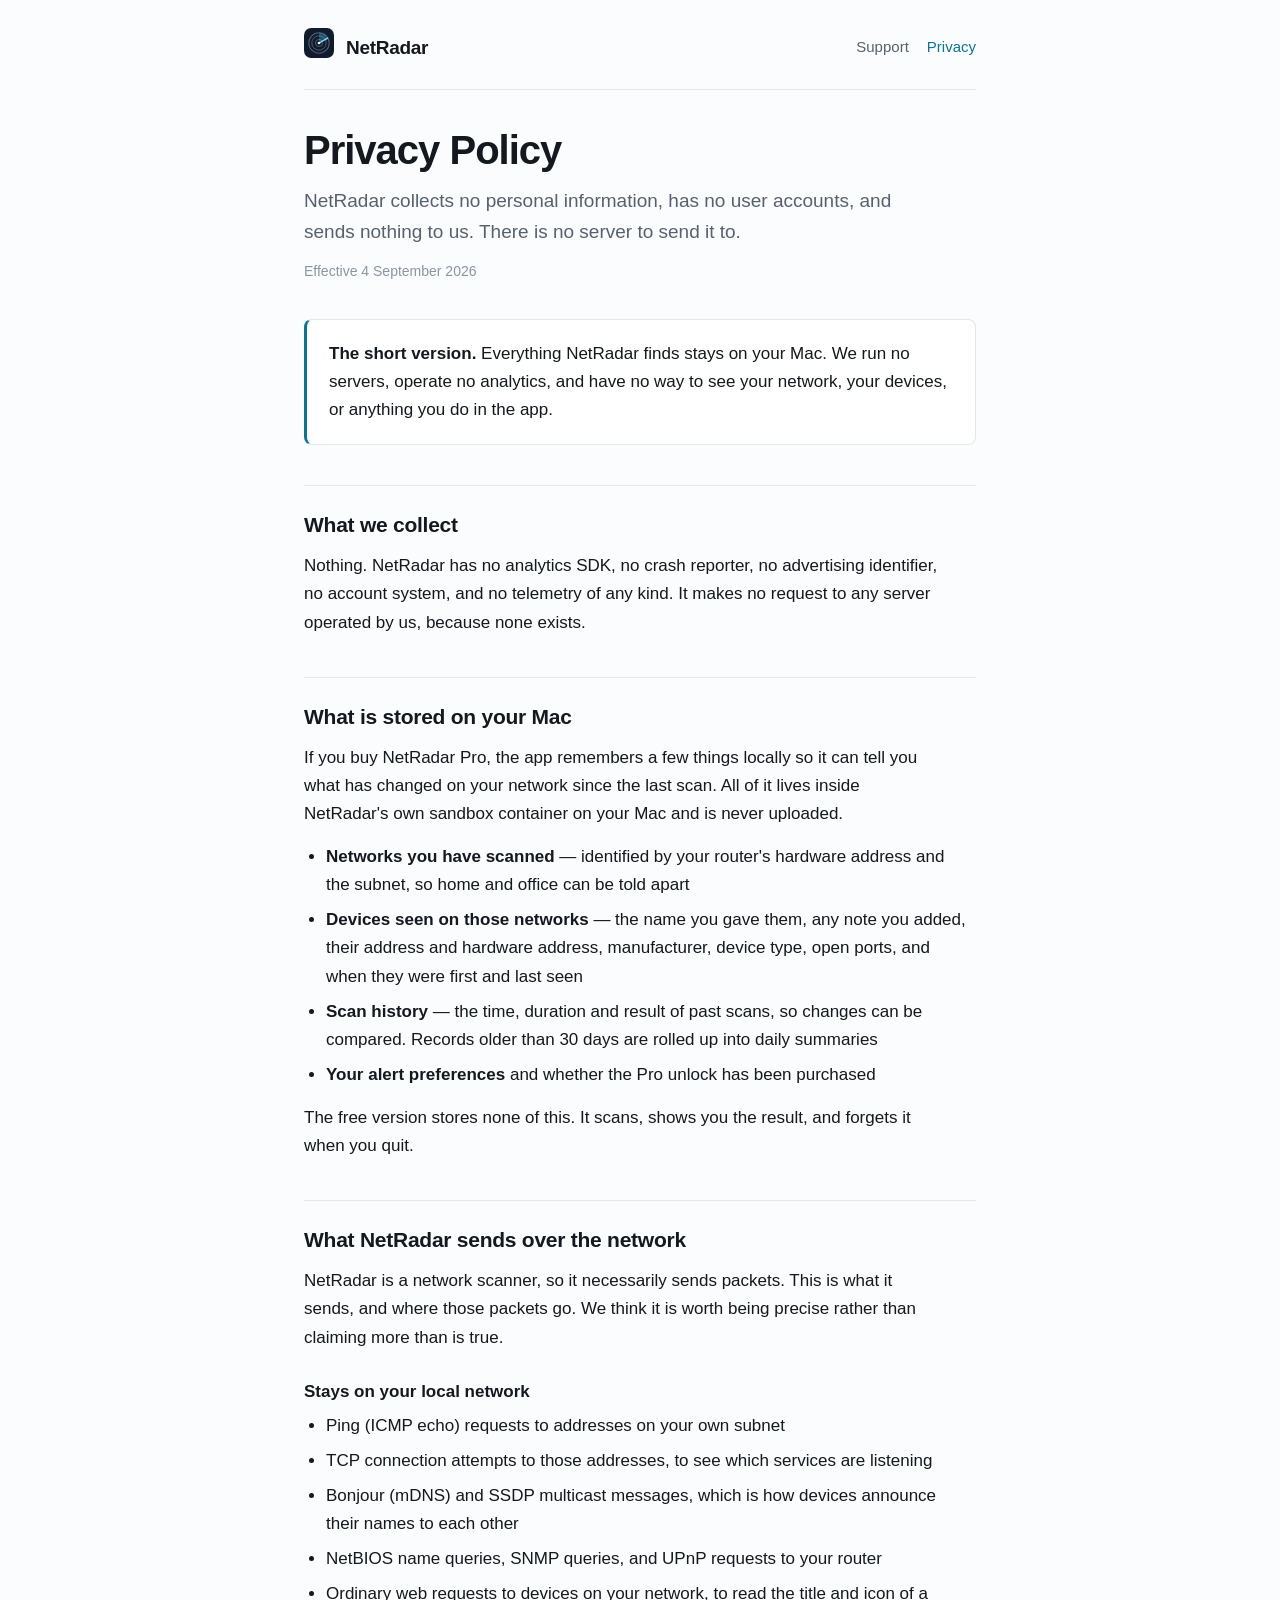
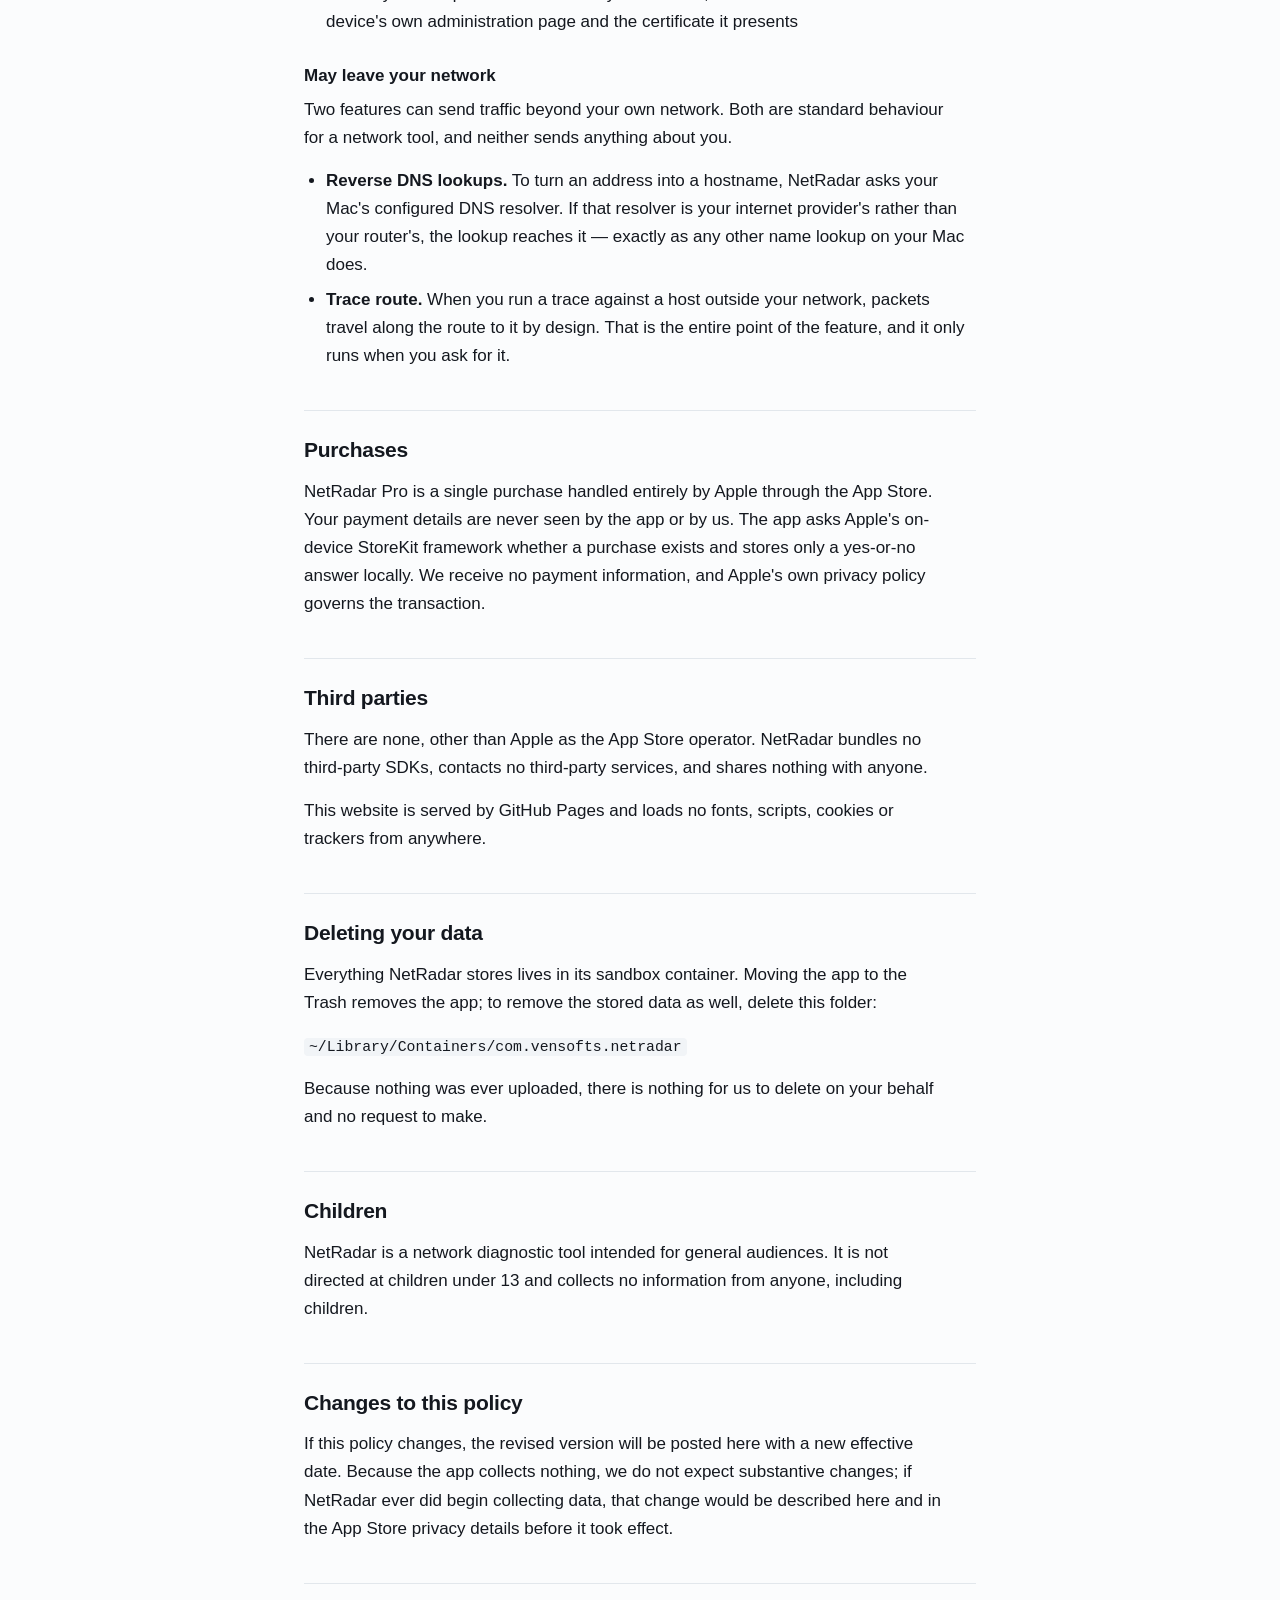
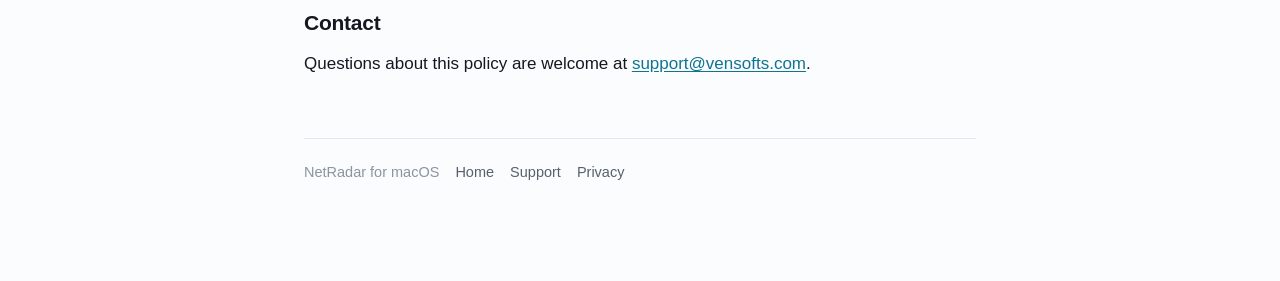
==== docs/privacy.html @ a3288e1b "initial" ====
<!DOCTYPE html>
<html lang="en">
<head>
<meta charset="utf-8">
<meta name="viewport" content="width=device-width, initial-scale=1">
<title>Privacy Policy · NetRadar</title>
<meta name="description" content="NetRadar collects nothing, transmits nothing, and has no servers. The full policy, in plain language.">
<link rel="stylesheet" href="style.css">
</head>
<body>
<div class="wrap">

<header class="site">
  <span class="mark"><svg width="30" height="30" viewBox="0 0 100 100" xmlns="http://www.w3.org/2000/svg" role="img" aria-label="NetRadar"><rect width="100" height="100" rx="24" fill="#101B2E"/><g fill="none" stroke="#8FA3BC" stroke-opacity="0.5"><circle cx="50" cy="50" r="12" stroke-width="3"/><circle cx="50" cy="50" r="24" stroke-width="3"/><circle cx="50" cy="50" r="34" stroke-width="3.5"/></g><path d="M50 50 L50 16 A34 34 0 0 1 79 34 Z" fill="#3FB8D6" fill-opacity="0.34"/><path d="M50 50 L79 34" stroke="#8AE3F2" stroke-width="4.5" stroke-linecap="round"/><circle cx="50" cy="50" r="4.5" fill="#FFFFFF"/></svg></span>
  <a class="name" href="index.html">NetRadar</a>
  <nav>
    <a href="support.html">Support</a>
    <a href="privacy.html" aria-current="page">Privacy</a>
  </nav>
</header>

<h1>Privacy Policy</h1>
<p class="lede">NetRadar collects no personal information, has no user accounts, and sends nothing to us. There is no server to send it to.</p>
<p class="updated">Effective 4 September 2026</p>

<div class="card accent">
  <p><strong>The short version.</strong> Everything NetRadar finds stays on your Mac. We run no servers, operate no analytics, and have no way to see your network, your devices, or anything you do in the app.</p>
</div>

<h2>What we collect</h2>
<p>Nothing. NetRadar has no analytics SDK, no crash reporter, no advertising identifier, no account system, and no telemetry of any kind. It makes no request to any server operated by us, because none exists.</p>

<h2>What is stored on your Mac</h2>
<p>If you buy NetRadar Pro, the app remembers a few things locally so it can tell you what has changed on your network since the last scan. All of it lives inside NetRadar's own sandbox container on your Mac and is never uploaded.</p>
<ul>
  <li><strong>Networks you have scanned</strong> — identified by your router's hardware address and the subnet, so home and office can be told apart</li>
  <li><strong>Devices seen on those networks</strong> — the name you gave them, any note you added, their address and hardware address, manufacturer, device type, open ports, and when they were first and last seen</li>
  <li><strong>Scan history</strong> — the time, duration and result of past scans, so changes can be compared. Records older than 30 days are rolled up into daily summaries</li>
  <li><strong>Your alert preferences</strong> and whether the Pro unlock has been purchased</li>
</ul>
<p>The free version stores none of this. It scans, shows you the result, and forgets it when you quit.</p>

<h2>What NetRadar sends over the network</h2>
<p>NetRadar is a network scanner, so it necessarily sends packets. This is what it sends, and where those packets go. We think it is worth being precise rather than claiming more than is true.</p>

<h3>Stays on your local network</h3>
<ul>
  <li>Ping (ICMP echo) requests to addresses on your own subnet</li>
  <li>TCP connection attempts to those addresses, to see which services are listening</li>
  <li>Bonjour (mDNS) and SSDP multicast messages, which is how devices announce their names to each other</li>
  <li>NetBIOS name queries, SNMP queries, and UPnP requests to your router</li>
  <li>Ordinary web requests to devices on your network, to read the title and icon of a device's own administration page and the certificate it presents</li>
</ul>

<h3>May leave your network</h3>
<p>Two features can send traffic beyond your own network. Both are standard behaviour for a network tool, and neither sends anything about you.</p>
<ul>
  <li><strong>Reverse DNS lookups.</strong> To turn an address into a hostname, NetRadar asks your Mac's configured DNS resolver. If that resolver is your internet provider's rather than your router's, the lookup reaches it — exactly as any other name lookup on your Mac does.</li>
  <li><strong>Trace route.</strong> When you run a trace against a host outside your network, packets travel along the route to it by design. That is the entire point of the feature, and it only runs when you ask for it.</li>
</ul>

<h2>Purchases</h2>
<p>NetRadar Pro is a single purchase handled entirely by Apple through the App Store. Your payment details are never seen by the app or by us. The app asks Apple's on-device StoreKit framework whether a purchase exists and stores only a yes-or-no answer locally. We receive no payment information, and Apple's own privacy policy governs the transaction.</p>

<h2>Third parties</h2>
<p>There are none, other than Apple as the App Store operator. NetRadar bundles no third-party SDKs, contacts no third-party services, and shares nothing with anyone.</p>
<p>This website is served by GitHub Pages and loads no fonts, scripts, cookies or trackers from anywhere.</p>

<h2>Deleting your data</h2>
<p>Everything NetRadar stores lives in its sandbox container. Moving the app to the Trash removes the app; to remove the stored data as well, delete this folder:</p>
<p><code>~/Library/Containers/com.vensofts.netradar</code></p>
<p>Because nothing was ever uploaded, there is nothing for us to delete on your behalf and no request to make.</p>

<h2>Children</h2>
<p>NetRadar is a network diagnostic tool intended for general audiences. It is not directed at children under 13 and collects no information from anyone, including children.</p>

<h2>Changes to this policy</h2>
<p>If this policy changes, the revised version will be posted here with a new effective date. Because the app collects nothing, we do not expect substantive changes; if NetRadar ever did begin collecting data, that change would be described here and in the App Store privacy details before it took effect.</p>

<h2>Contact</h2>
<p>Questions about this policy are welcome at <a href="mailto:support@vensofts.com">support@vensofts.com</a>.</p>

<footer class="site">
  <span>NetRadar for macOS</span>
  <a href="index.html">Home</a>
  <a href="support.html">Support</a>
  <a href="privacy.html">Privacy</a>
</footer>

</div>
</body>
</html>
---- docs/style.css ----
/* NetRadar site styles.
   No web fonts, no analytics, no third-party requests of any kind — which is
   the same promise the product makes, and worth keeping literally true on the
   privacy policy page itself. */

:root {
  --ground: #FBFCFD;
  --surface: #FFFFFF;
  --sunken: #F1F4F7;
  --ink: #14181F;
  --ink-muted: #57616E;
  --ink-faint: #8B95A3;
  --rule: #E2E7EC;
  --accent: #0E7490;
  --accent-soft: #E3F1F6;
  --warn-soft: #FBEEDC;
  --warn-ink: #8A4B06;
}

@media (prefers-color-scheme: dark) {
  :root {
    --ground: #0E1420;
    --surface: #16202F;
    --sunken: #1B2635;
    --ink: #E8EDF5;
    --ink-muted: #98A5B6;
    --ink-faint: #6B7889;
    --rule: #24303F;
    --accent: #3FB8D6;
    --accent-soft: #10333F;
    --warn-soft: #33260F;
    --warn-ink: #E2A33C;
  }
}

* { box-sizing: border-box; }

body {
  margin: 0;
  background: var(--ground);
  color: var(--ink);
  font-family: -apple-system, BlinkMacSystemFont, "Segoe UI", Roboto,
               "Helvetica Neue", Arial, sans-serif;
  font-size: 17px;
  line-height: 1.65;
  -webkit-font-smoothing: antialiased;
}

.wrap { max-width: 720px; margin: 0 auto; padding: 0 24px 96px; }

/* ---- masthead ---- */

header.site {
  display: flex;
  align-items: center;
  gap: 12px;
  padding: 28px 0 22px;
  border-bottom: 1px solid var(--rule);
  margin-bottom: 38px;
}

header.site .mark { flex: none; }

header.site a.name {
  font-size: 19px;
  font-weight: 650;
  letter-spacing: -0.015em;
  color: var(--ink);
  text-decoration: none;
}

header.site nav {
  margin-left: auto;
  display: flex;
  gap: 18px;
  font-size: 15px;
}

header.site nav a {
  color: var(--ink-muted);
  text-decoration: none;
}
header.site nav a:hover, header.site nav a[aria-current="page"] { color: var(--accent); }

/* ---- type ---- */

h1 {
  font-size: clamp(30px, 5vw, 40px);
  line-height: 1.12;
  letter-spacing: -0.025em;
  margin: 0 0 12px;
  text-wrap: balance;
}

.lede {
  font-size: 19px;
  color: var(--ink-muted);
  margin: 0 0 12px;
  max-width: 58ch;
}

.updated {
  font-size: 14px;
  color: var(--ink-faint);
  margin: 0 0 36px;
}

h2 {
  font-size: 21px;
  letter-spacing: -0.012em;
  margin: 40px 0 10px;
  padding-top: 22px;
  border-top: 1px solid var(--rule);
  text-wrap: balance;
}

h3 { font-size: 17px; margin: 26px 0 6px; }

p, li { max-width: 68ch; }
p { margin: 0 0 15px; }

ul, ol { padding-left: 22px; margin: 0 0 15px; }
li { margin-bottom: 7px; }

a { color: var(--accent); text-underline-offset: 2px; }

strong { font-weight: 650; }

code {
  font-family: ui-monospace, SFMono-Regular, Menlo, monospace;
  font-size: 0.87em;
  background: var(--sunken);
  padding: 1px 5px;
  border-radius: 4px;
}

/* ---- components ---- */

.card {
  background: var(--surface);
  border: 1px solid var(--rule);
  border-radius: 8px;
  padding: 20px 22px;
  margin: 22px 0;
}
.card :last-child { margin-bottom: 0; }

.card.accent { border-left: 3px solid var(--accent); }

.note {
  background: var(--warn-soft);
  color: var(--warn-ink);
  border-radius: 8px;
  padding: 16px 18px;
  margin: 22px 0;
  font-size: 15.5px;
}
.note :last-child { margin-bottom: 0; }

/* The marker is positioned rather than laid out as a grid item: every inline
   node inside a grid container becomes its own grid item, which put each word
   of a step onto its own line. */
.steps { counter-reset: step; list-style: none; padding-left: 0; }
.steps li {
  counter-increment: step;
  position: relative;
  padding-left: 38px;
  margin-bottom: 12px;
}
.steps li::before {
  content: counter(step);
  position: absolute;
  left: 0;
  top: 2px;
  font-variant-numeric: tabular-nums;
  font-size: 13px;
  font-weight: 650;
  color: var(--accent);
  background: var(--accent-soft);
  border-radius: 50%;
  width: 24px;
  height: 24px;
  display: grid;
  place-items: center;
}

dl.facts { margin: 22px 0; }
dl.facts div {
  display: grid;
  grid-template-columns: 200px 1fr;
  gap: 16px;
  padding: 11px 0;
  border-bottom: 1px solid var(--rule);
}
dl.facts dt { color: var(--ink-muted); font-size: 15px; }
dl.facts dd { margin: 0; }

.yes::before { content: "✓ "; color: var(--accent); font-weight: 700; }
.no::before  { content: "✗ "; color: var(--ink-faint); font-weight: 700; }

footer.site {
  margin-top: 60px;
  padding-top: 22px;
  border-top: 1px solid var(--rule);
  font-size: 14.5px;
  color: var(--ink-faint);
  display: flex;
  flex-wrap: wrap;
  gap: 16px;
}
footer.site a { color: var(--ink-muted); text-decoration: none; }
footer.site a:hover { color: var(--accent); }

@media (max-width: 560px) {
  body { font-size: 16px; }
  dl.facts div { grid-template-columns: 1fr; gap: 2px; }
  header.site nav { width: 100%; margin-left: 0; padding-top: 6px; }
}
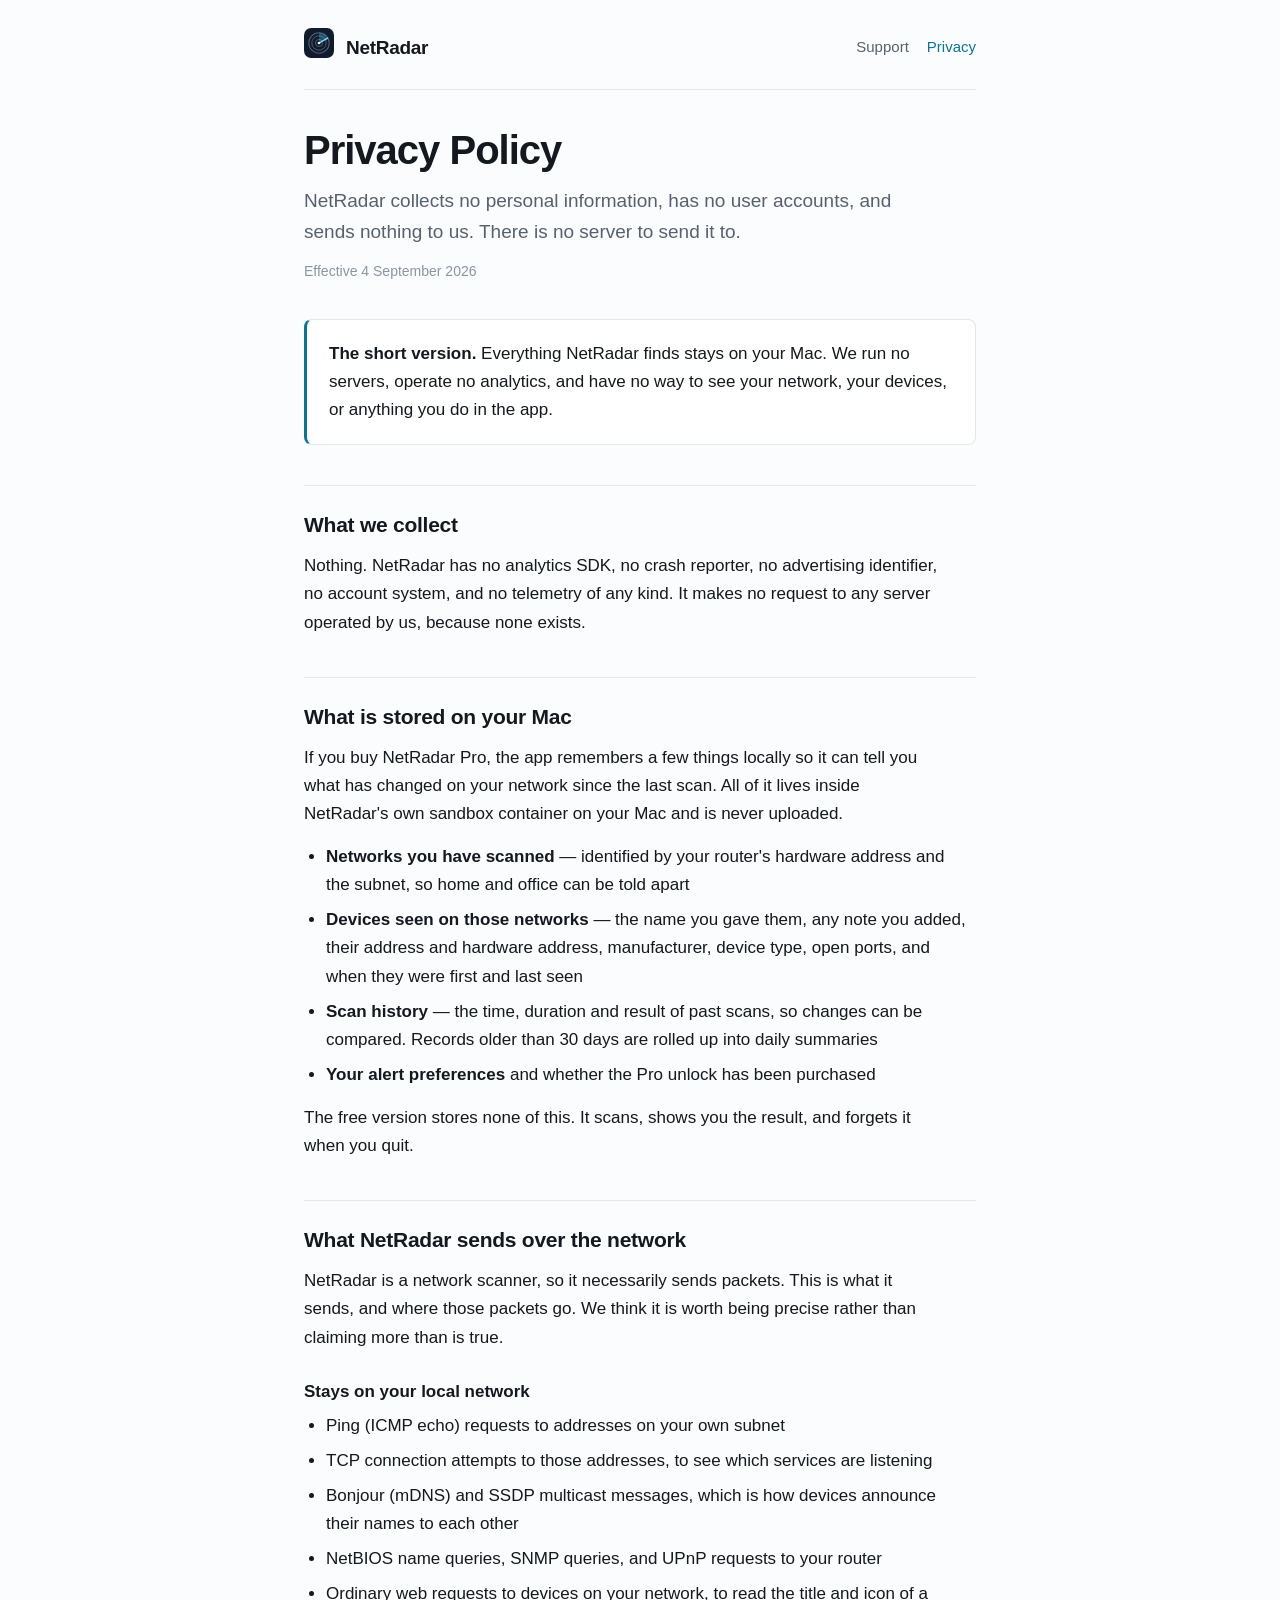
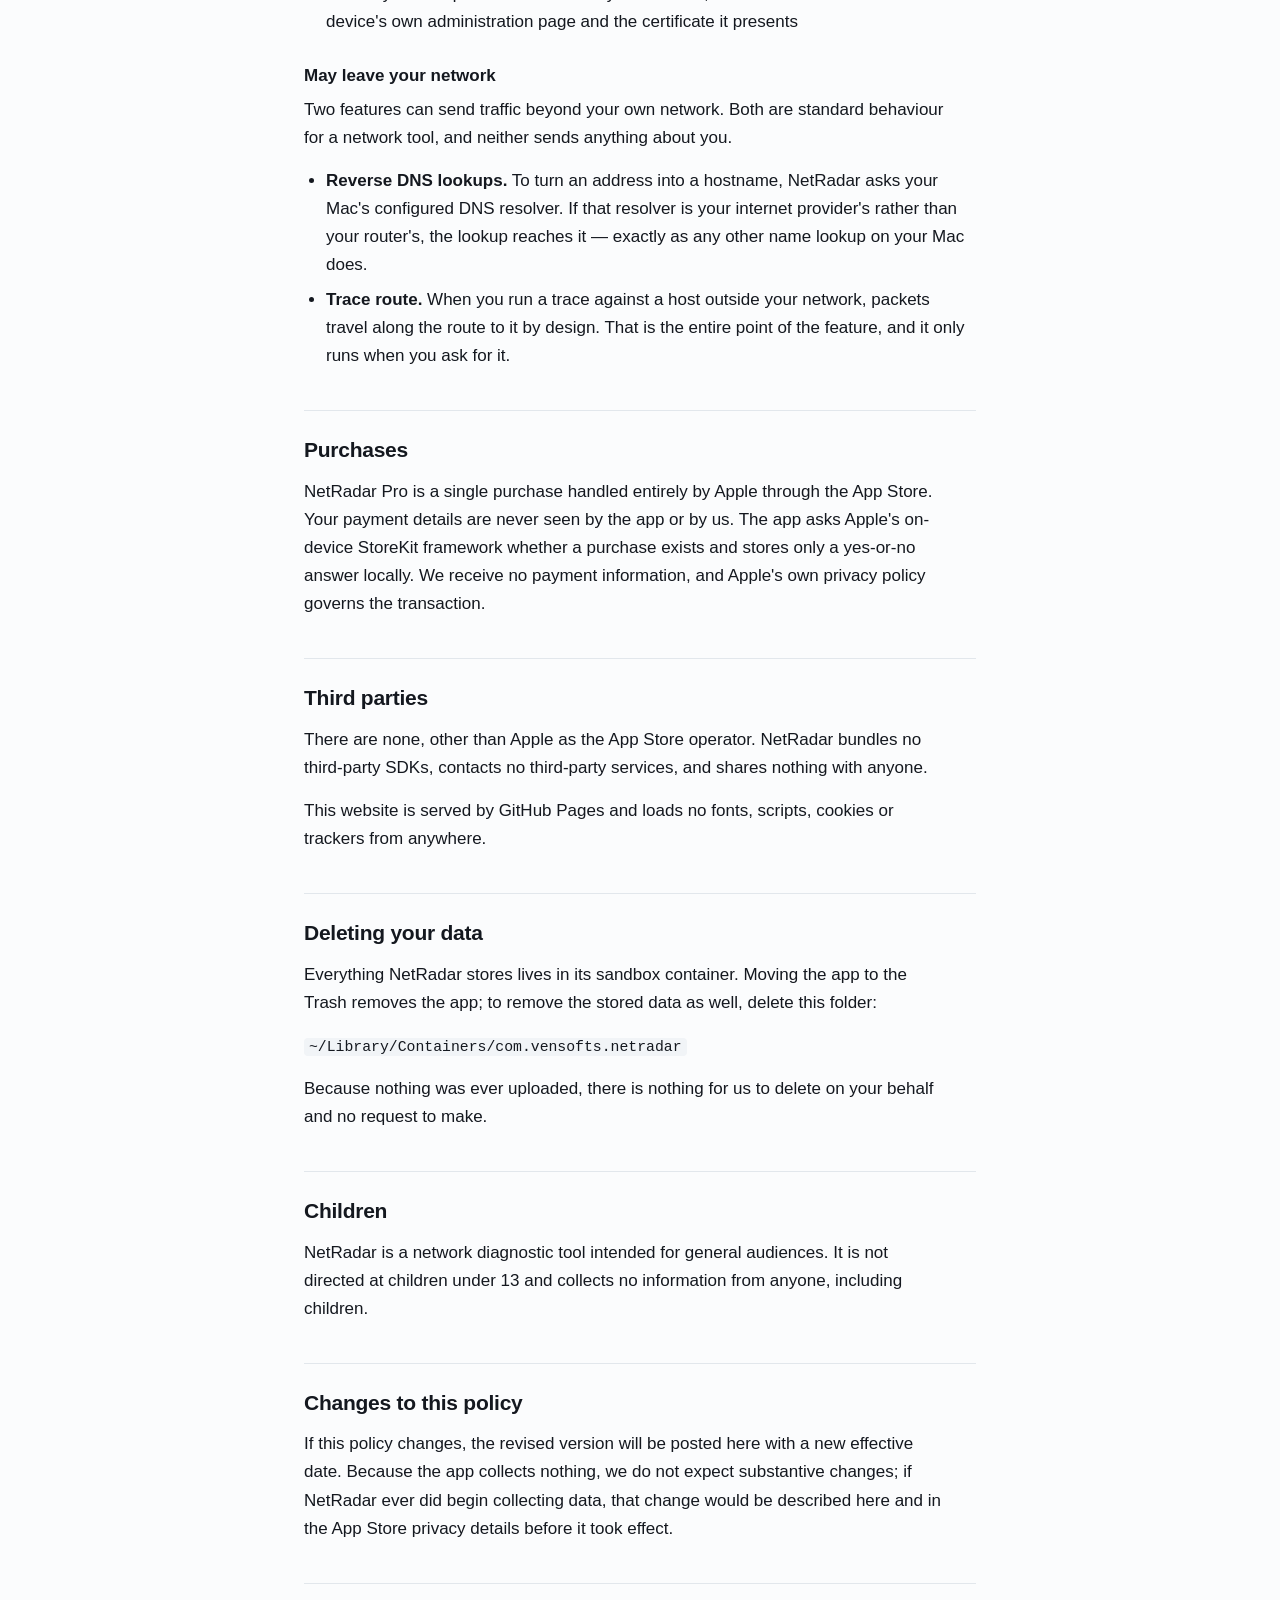
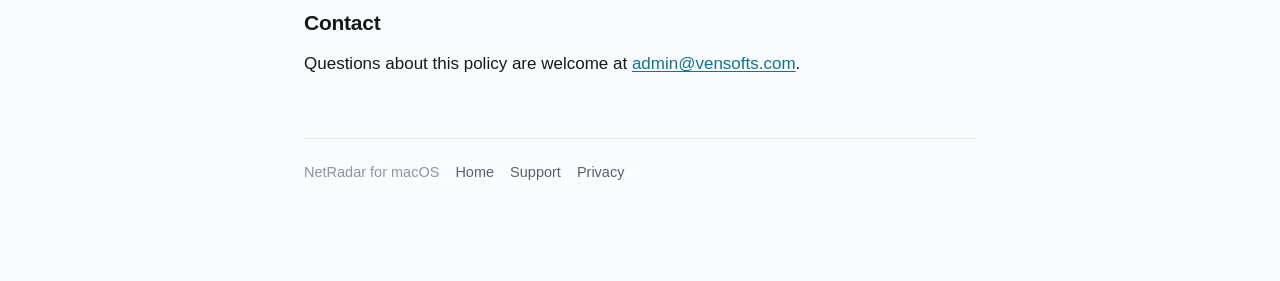
==== commit d593bc3a: "update email" ====
--- a/docs/privacy.html
+++ b/docs/privacy.html
@@ -78,7 +78,7 @@
 <p>If this policy changes, the revised version will be posted here with a new effective date. Because the app collects nothing, we do not expect substantive changes; if NetRadar ever did begin collecting data, that change would be described here and in the App Store privacy details before it took effect.</p>
 
 <h2>Contact</h2>
-<p>Questions about this policy are welcome at <a href="mailto:support@vensofts.com">support@vensofts.com</a>.</p>
+<p>Questions about this policy are welcome at <a href="mailto:admin@vensofts.com">admin@vensofts.com</a>.</p>
 
 <footer class="site">
   <span>NetRadar for macOS</span>
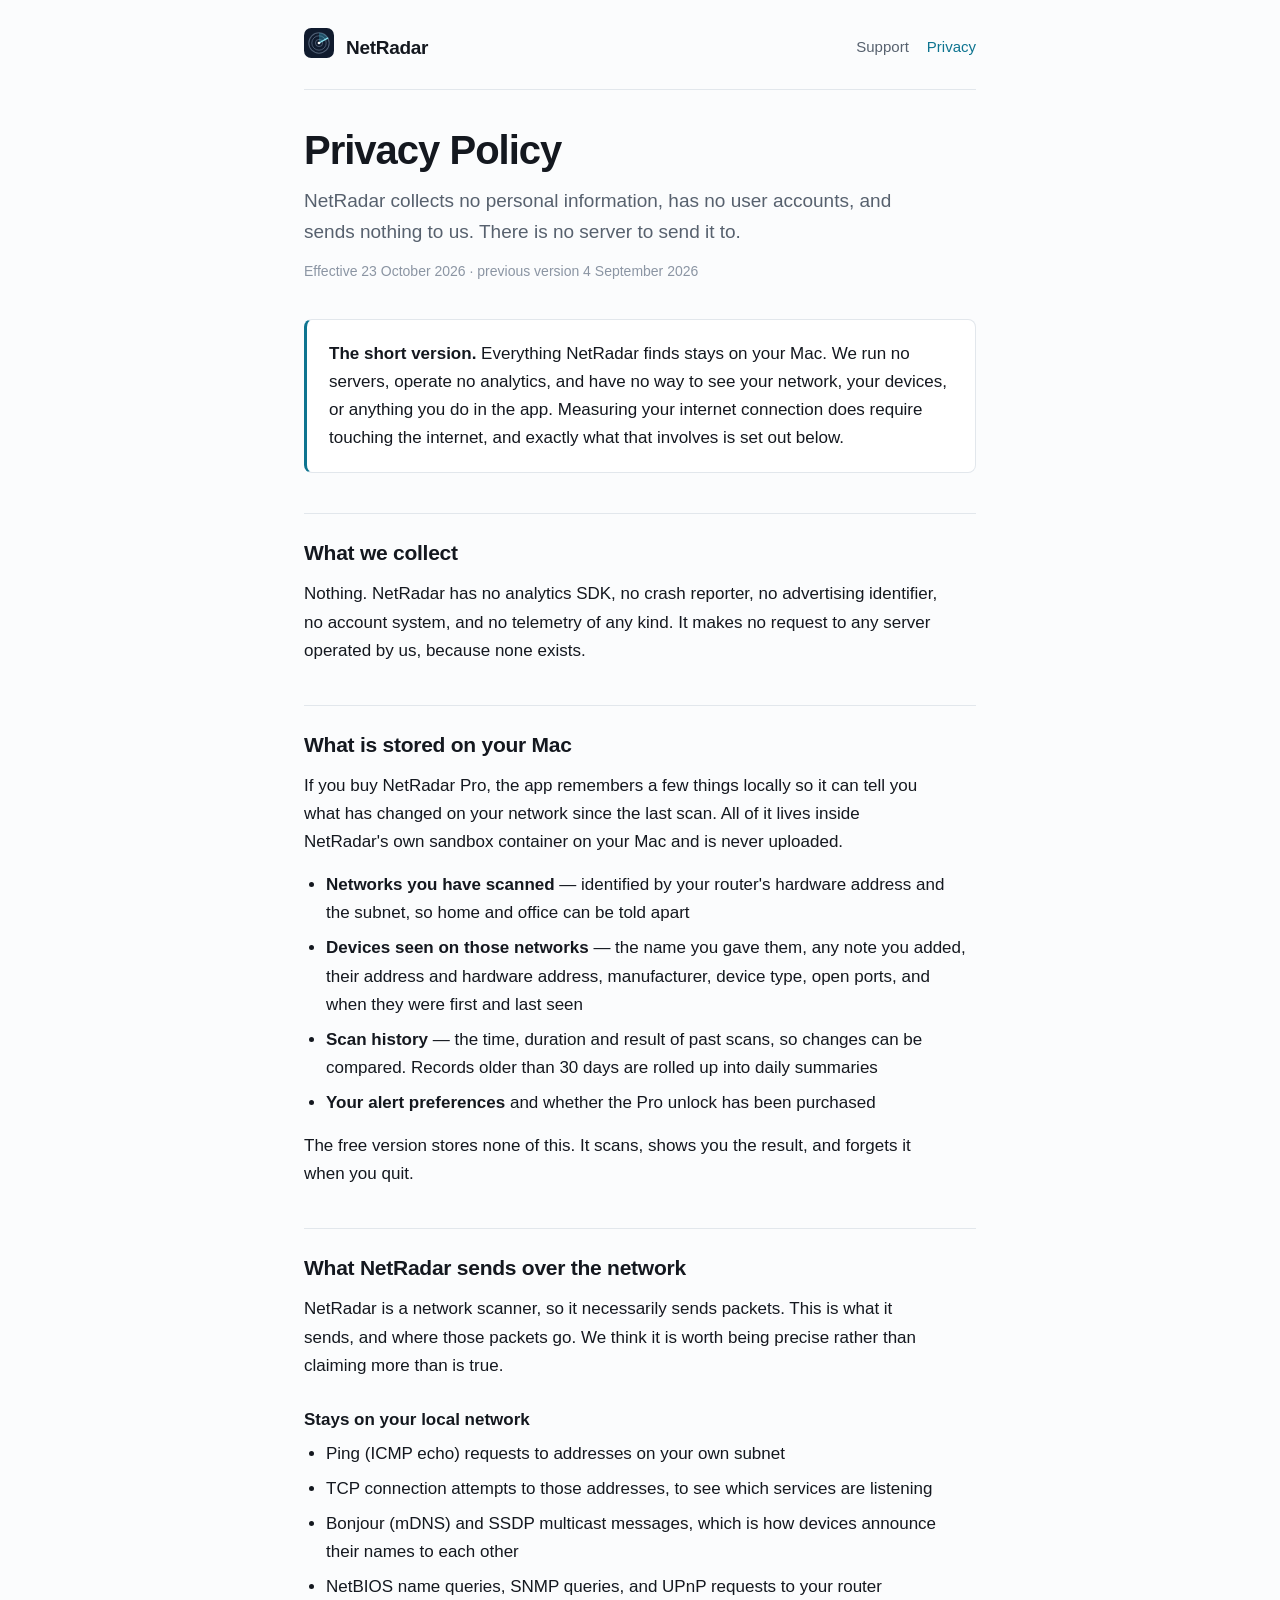
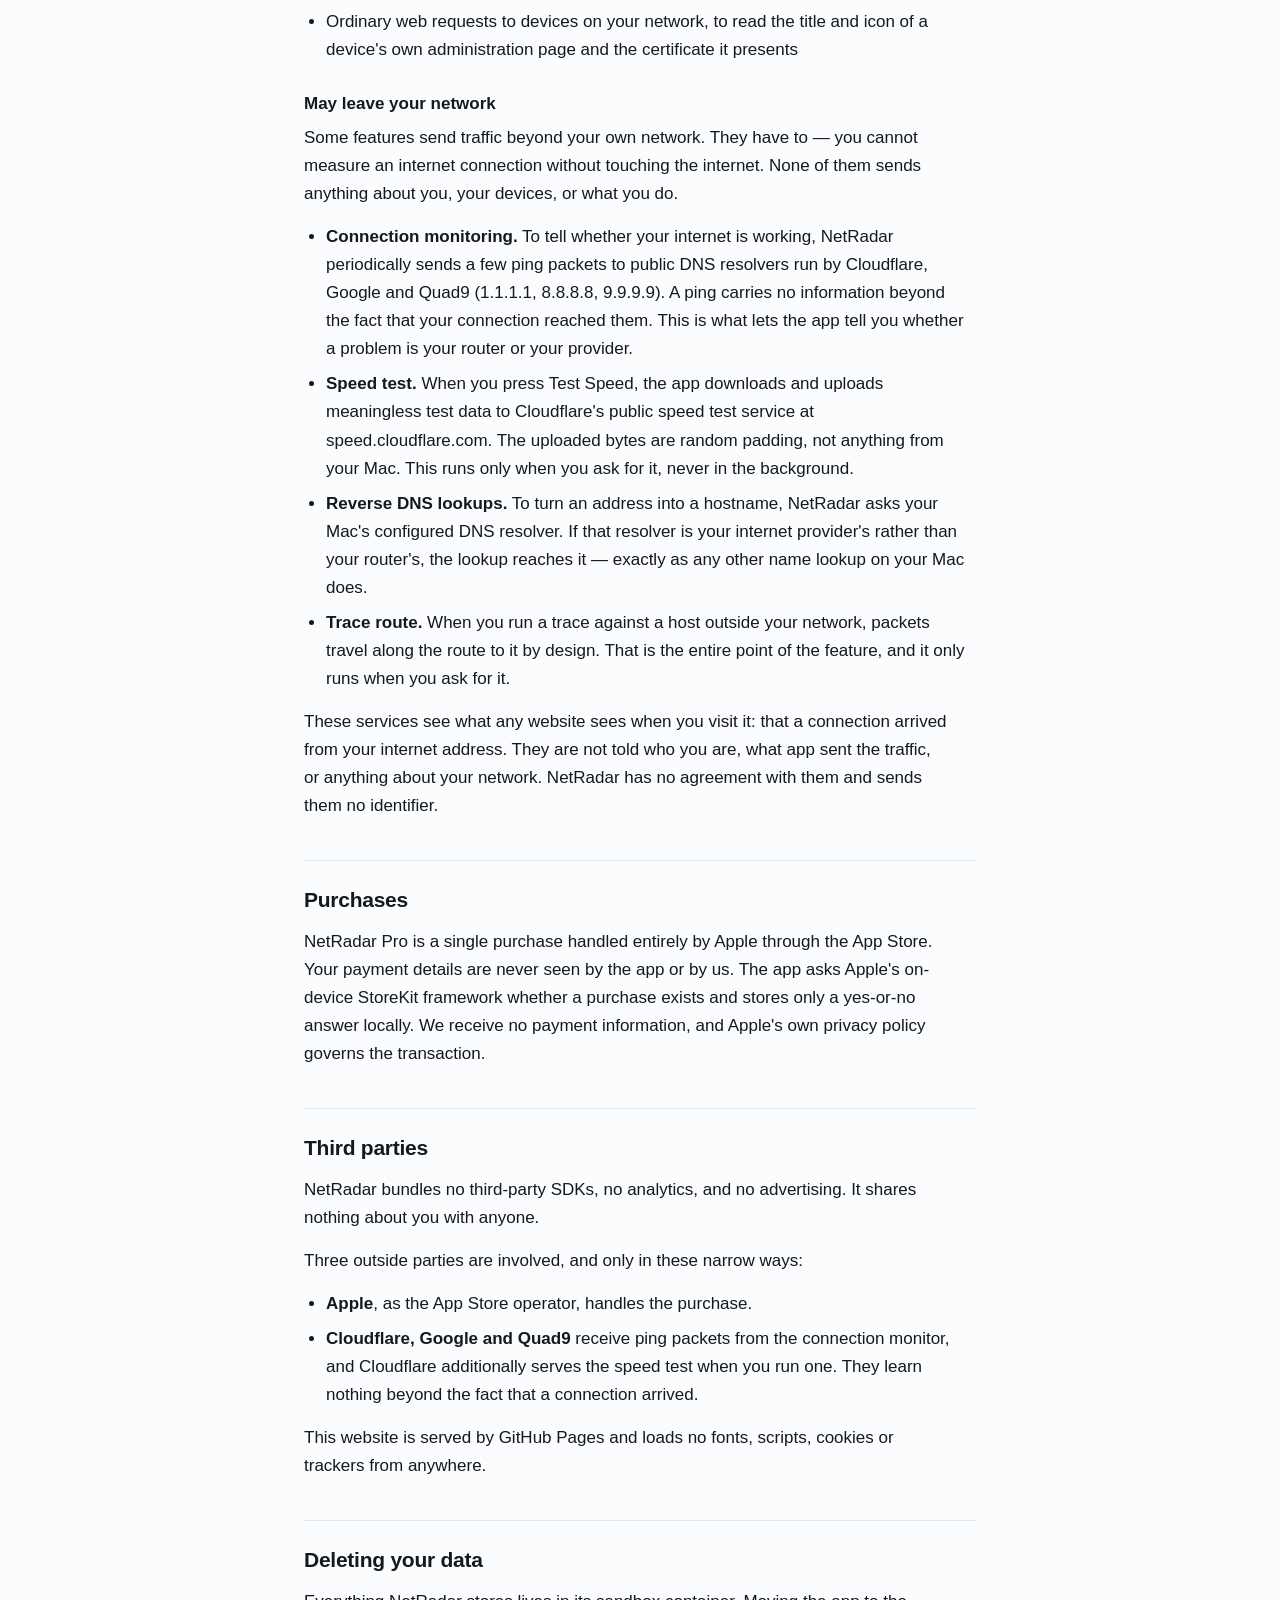
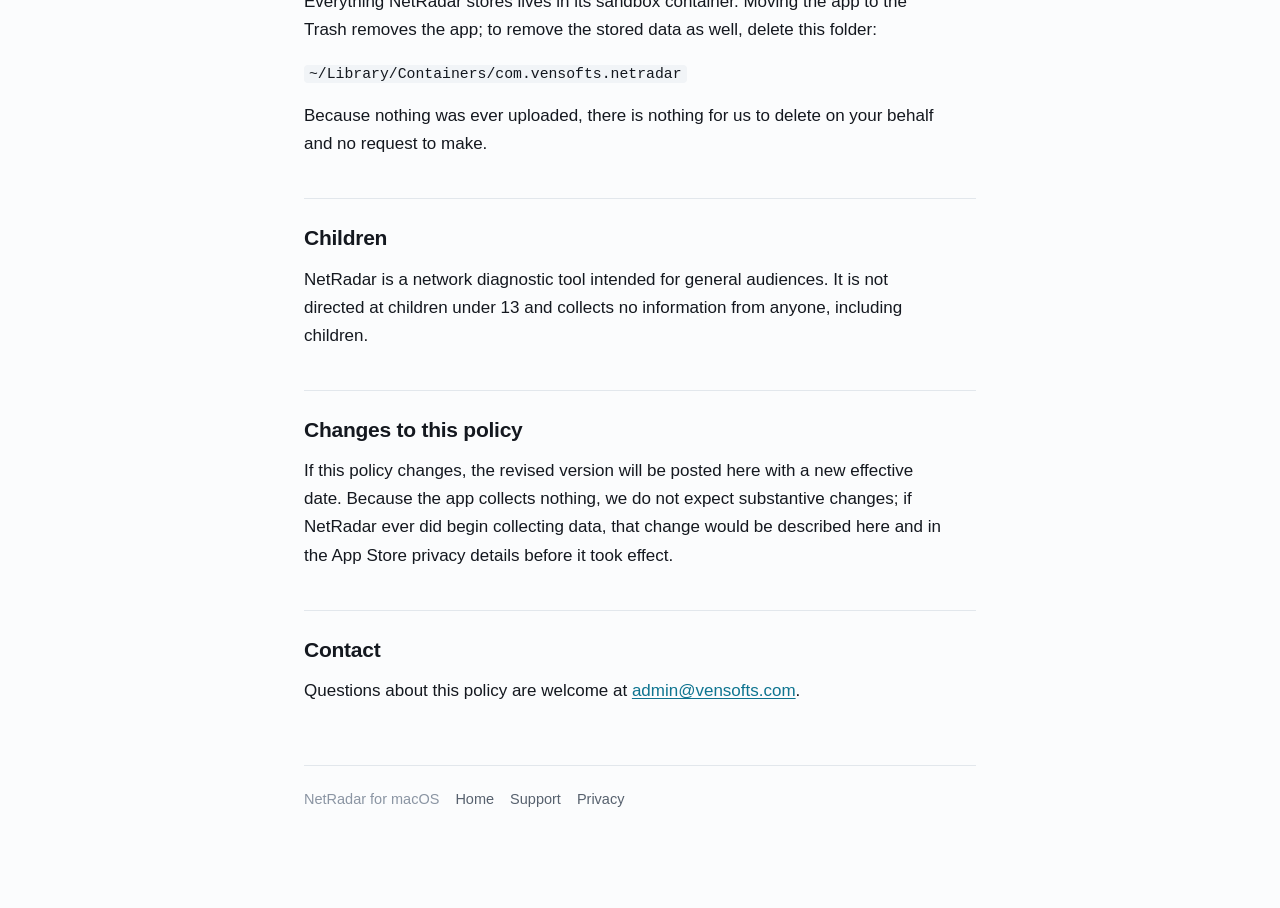
==== commit e744be2e: "updates" ====
--- a/docs/privacy.html
+++ b/docs/privacy.html
@@ -21,10 +21,10 @@
 
 <h1>Privacy Policy</h1>
 <p class="lede">NetRadar collects no personal information, has no user accounts, and sends nothing to us. There is no server to send it to.</p>
-<p class="updated">Effective 4 September 2026</p>
+<p class="updated">Effective 23 October 2026 · previous version 4 September 2026</p>
 
 <div class="card accent">
-  <p><strong>The short version.</strong> Everything NetRadar finds stays on your Mac. We run no servers, operate no analytics, and have no way to see your network, your devices, or anything you do in the app.</p>
+  <p><strong>The short version.</strong> Everything NetRadar finds stays on your Mac. We run no servers, operate no analytics, and have no way to see your network, your devices, or anything you do in the app. Measuring your internet connection does require touching the internet, and exactly what that involves is set out below.</p>
 </div>
 
 <h2>What we collect</h2>
@@ -53,17 +53,25 @@
 </ul>
 
 <h3>May leave your network</h3>
-<p>Two features can send traffic beyond your own network. Both are standard behaviour for a network tool, and neither sends anything about you.</p>
+<p>Some features send traffic beyond your own network. They have to — you cannot measure an internet connection without touching the internet. None of them sends anything about you, your devices, or what you do.</p>
 <ul>
+  <li><strong>Connection monitoring.</strong> To tell whether your internet is working, NetRadar periodically sends a few ping packets to public DNS resolvers run by Cloudflare, Google and Quad9 (1.1.1.1, 8.8.8.8, 9.9.9.9). A ping carries no information beyond the fact that your connection reached them. This is what lets the app tell you whether a problem is your router or your provider.</li>
+  <li><strong>Speed test.</strong> When you press Test Speed, the app downloads and uploads meaningless test data to Cloudflare's public speed test service at speed.cloudflare.com. The uploaded bytes are random padding, not anything from your Mac. This runs only when you ask for it, never in the background.</li>
   <li><strong>Reverse DNS lookups.</strong> To turn an address into a hostname, NetRadar asks your Mac's configured DNS resolver. If that resolver is your internet provider's rather than your router's, the lookup reaches it — exactly as any other name lookup on your Mac does.</li>
   <li><strong>Trace route.</strong> When you run a trace against a host outside your network, packets travel along the route to it by design. That is the entire point of the feature, and it only runs when you ask for it.</li>
 </ul>
+<p>These services see what any website sees when you visit it: that a connection arrived from your internet address. They are not told who you are, what app sent the traffic, or anything about your network. NetRadar has no agreement with them and sends them no identifier.</p>
 
 <h2>Purchases</h2>
 <p>NetRadar Pro is a single purchase handled entirely by Apple through the App Store. Your payment details are never seen by the app or by us. The app asks Apple's on-device StoreKit framework whether a purchase exists and stores only a yes-or-no answer locally. We receive no payment information, and Apple's own privacy policy governs the transaction.</p>
 
 <h2>Third parties</h2>
-<p>There are none, other than Apple as the App Store operator. NetRadar bundles no third-party SDKs, contacts no third-party services, and shares nothing with anyone.</p>
+<p>NetRadar bundles no third-party SDKs, no analytics, and no advertising. It shares nothing about you with anyone.</p>
+<p>Three outside parties are involved, and only in these narrow ways:</p>
+<ul>
+  <li><strong>Apple</strong>, as the App Store operator, handles the purchase.</li>
+  <li><strong>Cloudflare, Google and Quad9</strong> receive ping packets from the connection monitor, and Cloudflare additionally serves the speed test when you run one. They learn nothing beyond the fact that a connection arrived.</li>
+</ul>
 <p>This website is served by GitHub Pages and loads no fonts, scripts, cookies or trackers from anywhere.</p>
 
 <h2>Deleting your data</h2>
